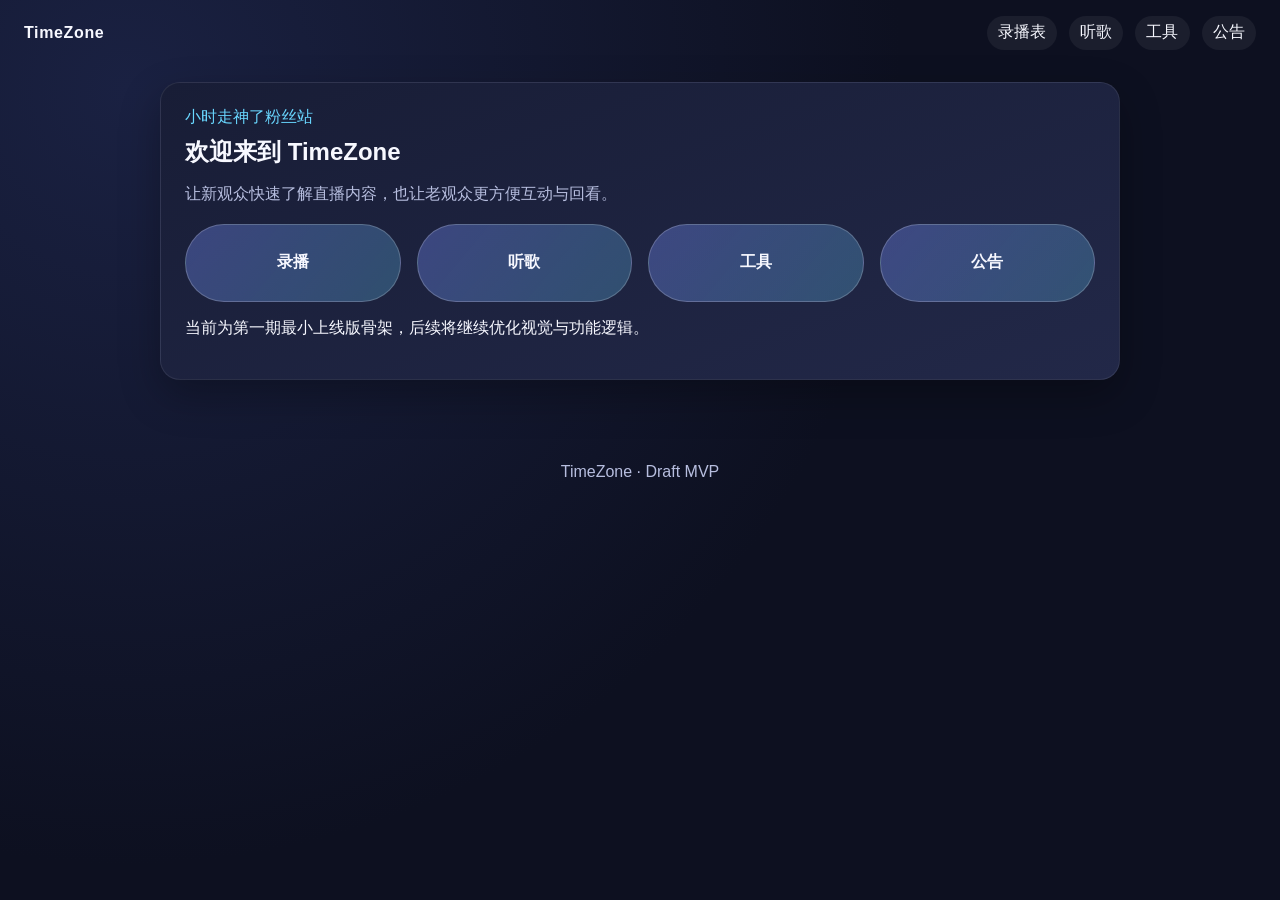
==== web/index.html @ a52357a9 "feat: 初始化第一期最小上线版前端骨架 Made-with: Cursor" ====
﻿<!doctype html>
<html lang="zh-CN">
<head>
  <meta charset="UTF-8" />
  <meta name="viewport" content="width=device-width, initial-scale=1.0" />
  <title>TimeZone | 小时走神了</title>
  <meta name="description" content="小时走神了粉丝站：录播、听歌、工具与公告" />
  <link rel="stylesheet" href="styles/base.css" />
  <link rel="stylesheet" href="styles/themes/default.css" />
</head>
<body data-page="home">
  <header class="topbar">
    <a class="brand" href="index.html">TimeZone</a>
    <nav class="nav">
      <a href="pages/archive.html">录播表</a>
      <a href="pages/music.html">听歌</a>
      <a href="pages/tools.html">工具</a>
      <a href="pages/news.html">公告</a>
    </nav>
  </header>

  <main class="hero">
    <section class="hero-card">
      <p class="eyebrow">小时走神了粉丝站</p>
      <h1>欢迎来到 TimeZone</h1>
      <p class="lead">让新观众快速了解直播内容，也让老观众更方便互动与回看。</p>
      <div class="bubble-grid" aria-label="首页气泡导航">
        <a class="bubble bubble-1" href="pages/archive.html">录播</a>
        <a class="bubble bubble-2" href="pages/music.html">听歌</a>
        <a class="bubble bubble-3" href="pages/tools.html">工具</a>
        <a class="bubble bubble-4" href="pages/news.html">公告</a>
      </div>
      <p class="hint">当前为第一期最小上线版骨架，后续将继续优化视觉与功能逻辑。</p>
    </section>
  </main>

  <footer class="footer">
    <p>TimeZone · Draft MVP</p>
  </footer>

  <script src="scripts/main.js"></script>
</body>
</html>
---- web/styles/base.css ----
﻿:root {
  --bg: #0d1020;
  --panel: #181d36;
  --panel-soft: #222848;
  --text: #f7f8ff;
  --text-muted: #b7bedf;
  --primary: #7a8dff;
  --accent: #69d7ff;
  --ring: rgba(122, 141, 255, 0.45);
}

* {
  box-sizing: border-box;
}

body {
  margin: 0;
  font-family: "Segoe UI", "PingFang SC", "Microsoft YaHei", sans-serif;
  color: var(--text);
  background: radial-gradient(circle at 10% 10%, #1a2142 0%, var(--bg) 55%);
  min-height: 100vh;
}

a {
  color: inherit;
  text-decoration: none;
}

.topbar {
  display: flex;
  justify-content: space-between;
  align-items: center;
  gap: 1rem;
  padding: 1rem 1.5rem;
}

.brand {
  font-weight: 700;
  letter-spacing: 0.04em;
}

.nav {
  display: flex;
  flex-wrap: wrap;
  gap: 0.75rem;
}

.nav a {
  padding: 0.4rem 0.7rem;
  border-radius: 999px;
  background: rgba(255, 255, 255, 0.06);
}

.hero,
.page {
  width: min(960px, 100% - 2rem);
  margin: 1rem auto 3rem;
}

.hero-card,
.page-card {
  background: linear-gradient(160deg, var(--panel) 0%, var(--panel-soft) 100%);
  border: 1px solid rgba(255, 255, 255, 0.08);
  border-radius: 20px;
  padding: 1.5rem;
  box-shadow: 0 16px 40px rgba(0, 0, 0, 0.28);
}

.eyebrow {
  margin: 0;
  color: var(--accent);
}

h1,
h2 {
  margin-top: 0.5rem;
  margin-bottom: 0.75rem;
}

.lead,
.muted {
  color: var(--text-muted);
}

.bubble-grid {
  margin-top: 1.2rem;
  display: grid;
  grid-template-columns: repeat(auto-fit, minmax(130px, 1fr));
  gap: 1rem;
}

.bubble {
  display: inline-flex;
  justify-content: center;
  align-items: center;
  min-height: 78px;
  border-radius: 999px;
  background: linear-gradient(130deg, rgba(122, 141, 255, 0.35), rgba(105, 215, 255, 0.25));
  border: 1px solid rgba(255, 255, 255, 0.2);
  font-weight: 700;
}

.bubble:focus-visible,
.nav a:focus-visible,
.back-link:focus-visible {
  outline: 2px solid var(--ring);
  outline-offset: 2px;
}

.page-list {
  margin: 1rem 0 0;
  padding-left: 1.2rem;
}

.page-list li {
  margin-bottom: 0.5rem;
}

.back-link {
  display: inline-block;
  margin-top: 1.2rem;
  color: var(--accent);
}

.footer {
  text-align: center;
  color: var(--text-muted);
  padding: 1.2rem;
}
---- web/styles/themes/default.css ----
﻿/*
  默认主题：后续可复制本文件制作 festival-*.css
  并在页面中替换 link href 即可快速换皮。
*/
:root {
  --bg: #0d1020;
  --panel: #181d36;
  --panel-soft: #222848;
  --text: #f7f8ff;
  --text-muted: #b7bedf;
  --primary: #7a8dff;
  --accent: #69d7ff;
  --ring: rgba(122, 141, 255, 0.45);
}
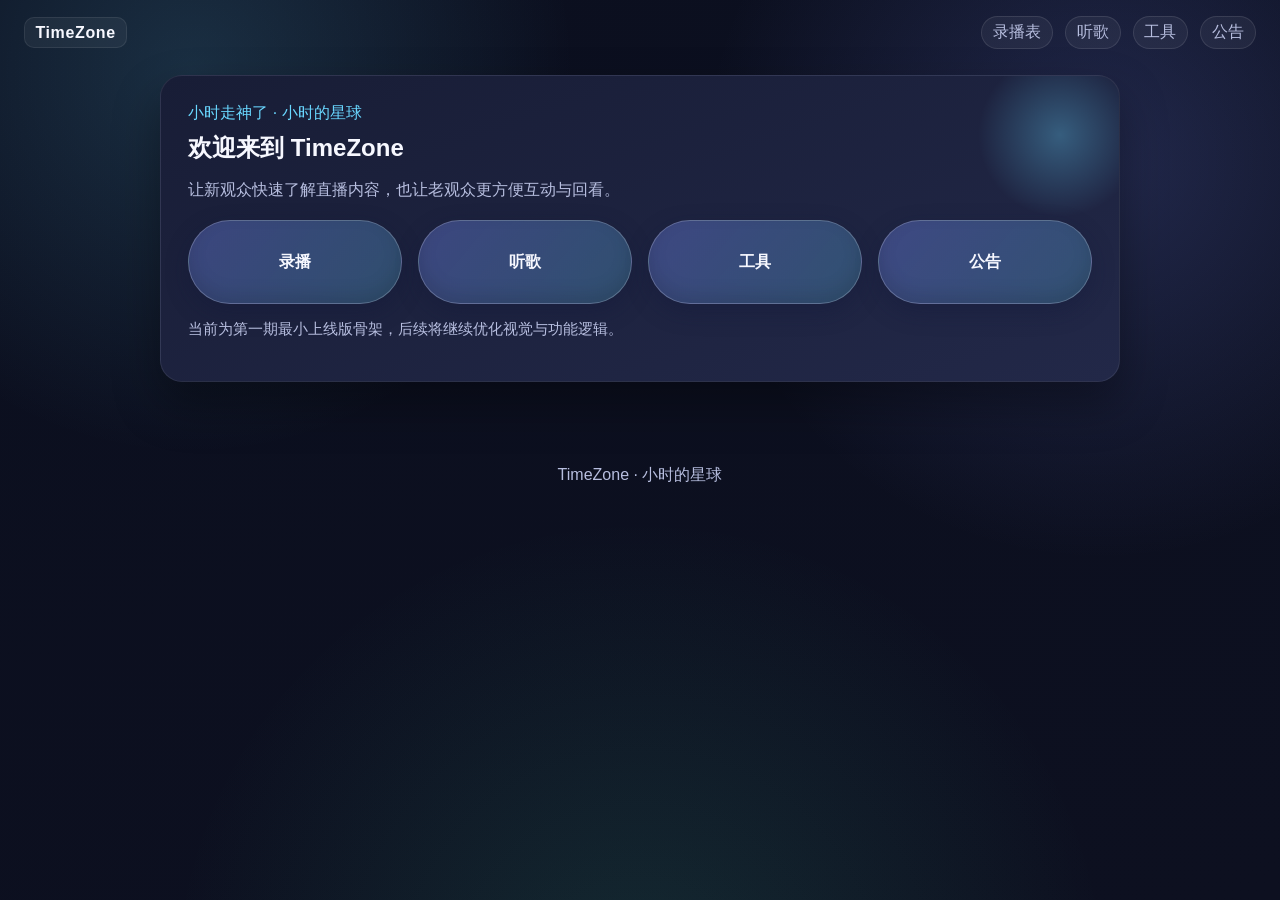
==== commit 4fd29e5f: "feat: 落地小时的星球命名并优化首页首轮UI Made-with: Cursor" ====
--- a/web/index.html
+++ b/web/index.html
@@ -1,10 +1,10 @@
-﻿<!doctype html>
+<!doctype html>
 <html lang="zh-CN">
 <head>
   <meta charset="UTF-8" />
   <meta name="viewport" content="width=device-width, initial-scale=1.0" />
-  <title>TimeZone | 小时走神了</title>
-  <meta name="description" content="小时走神了粉丝站：录播、听歌、工具与公告" />
+  <title>TimeZone | 小时的星球</title>
+  <meta name="description" content="小时走神了（小时）的粉丝站：录播、听歌、工具与公告" />
   <link rel="stylesheet" href="styles/base.css" />
   <link rel="stylesheet" href="styles/themes/default.css" />
 </head>
@@ -21,7 +21,7 @@
 
   <main class="hero">
     <section class="hero-card">
-      <p class="eyebrow">小时走神了粉丝站</p>
+      <p class="eyebrow">小时走神了 · 小时的星球</p>
       <h1>欢迎来到 TimeZone</h1>
       <p class="lead">让新观众快速了解直播内容，也让老观众更方便互动与回看。</p>
       <div class="bubble-grid" aria-label="首页气泡导航">
@@ -35,7 +35,7 @@
   </main>
 
   <footer class="footer">
-    <p>TimeZone · Draft MVP</p>
+    <p>TimeZone · 小时的星球</p>
   </footer>
 
   <script src="scripts/main.js"></script>
--- a/web/styles/base.css
+++ b/web/styles/base.css
@@ -1,4 +1,4 @@
-﻿:root {
+:root {
   --bg: #0d1020;
   --panel: #181d36;
   --panel-soft: #222848;
@@ -17,7 +17,11 @@
   margin: 0;
   font-family: "Segoe UI", "PingFang SC", "Microsoft YaHei", sans-serif;
   color: var(--text);
-  background: radial-gradient(circle at 10% 10%, #1a2142 0%, var(--bg) 55%);
+  background:
+    radial-gradient(circle at 15% 8%, rgba(105, 215, 255, 0.16) 0%, rgba(105, 215, 255, 0) 28%),
+    radial-gradient(circle at 86% 18%, rgba(122, 141, 255, 0.2) 0%, rgba(122, 141, 255, 0) 30%),
+    radial-gradient(circle at 50% 110%, rgba(76, 231, 180, 0.12) 0%, rgba(76, 231, 180, 0) 40%),
+    linear-gradient(160deg, #0b0f1f 0%, var(--bg) 100%);
   min-height: 100vh;
 }
 
@@ -31,12 +35,16 @@
   justify-content: space-between;
   align-items: center;
   gap: 1rem;
-  padding: 1rem 1.5rem;
+  padding: 1rem 1.5rem 0.6rem;
 }
 
 .brand {
   font-weight: 700;
   letter-spacing: 0.04em;
+  padding: 0.35rem 0.65rem;
+  border-radius: 10px;
+  background: rgba(255, 255, 255, 0.05);
+  border: 1px solid rgba(255, 255, 255, 0.08);
 }
 
 .nav {
@@ -46,9 +54,17 @@
 }
 
 .nav a {
-  padding: 0.4rem 0.7rem;
+  padding: 0.32rem 0.68rem;
   border-radius: 999px;
-  background: rgba(255, 255, 255, 0.06);
+  color: var(--text-muted);
+  background: rgba(255, 255, 255, 0.05);
+  border: 1px solid rgba(255, 255, 255, 0.1);
+  transition: all 0.2s ease;
+}
+
+.nav a:hover {
+  color: var(--text);
+  background: rgba(255, 255, 255, 0.12);
 }
 
 .hero,
@@ -61,9 +77,23 @@
 .page-card {
   background: linear-gradient(160deg, var(--panel) 0%, var(--panel-soft) 100%);
   border: 1px solid rgba(255, 255, 255, 0.08);
-  border-radius: 20px;
-  padding: 1.5rem;
-  box-shadow: 0 16px 40px rgba(0, 0, 0, 0.28);
+  border-radius: 22px;
+  padding: 1.7rem;
+  box-shadow: 0 22px 46px rgba(0, 0, 0, 0.34);
+  position: relative;
+  overflow: hidden;
+}
+
+.hero-card::before {
+  content: "";
+  position: absolute;
+  right: -26px;
+  top: -26px;
+  width: 170px;
+  height: 170px;
+  border-radius: 50%;
+  background: radial-gradient(circle, rgba(105, 215, 255, 0.32) 0%, rgba(105, 215, 255, 0) 68%);
+  pointer-events: none;
 }
 
 .eyebrow {
@@ -93,11 +123,19 @@
   display: inline-flex;
   justify-content: center;
   align-items: center;
-  min-height: 78px;
+  min-height: 84px;
   border-radius: 999px;
   background: linear-gradient(130deg, rgba(122, 141, 255, 0.35), rgba(105, 215, 255, 0.25));
   border: 1px solid rgba(255, 255, 255, 0.2);
   font-weight: 700;
+  box-shadow: inset 0 -8px 18px rgba(0, 0, 0, 0.12), 0 8px 22px rgba(16, 24, 56, 0.35);
+  transition: transform 0.2s ease, box-shadow 0.2s ease, border-color 0.2s ease;
+}
+
+.bubble:hover {
+  transform: translateY(-3px);
+  border-color: rgba(255, 255, 255, 0.4);
+  box-shadow: inset 0 -8px 18px rgba(0, 0, 0, 0.08), 0 14px 30px rgba(20, 38, 90, 0.42);
 }
 
 .bubble:focus-visible,
@@ -122,8 +160,34 @@
   color: var(--accent);
 }
 
+.hint {
+  margin-top: 1rem;
+  color: var(--text-muted);
+  font-size: 0.93rem;
+}
+
 .footer {
   text-align: center;
   color: var(--text-muted);
   padding: 1.2rem;
 }
+
+@media (max-width: 680px) {
+  .topbar {
+    align-items: flex-start;
+    flex-direction: column;
+  }
+
+  .nav {
+    gap: 0.5rem;
+  }
+
+  .hero-card,
+  .page-card {
+    padding: 1.1rem;
+  }
+
+  .bubble {
+    min-height: 72px;
+  }
+}
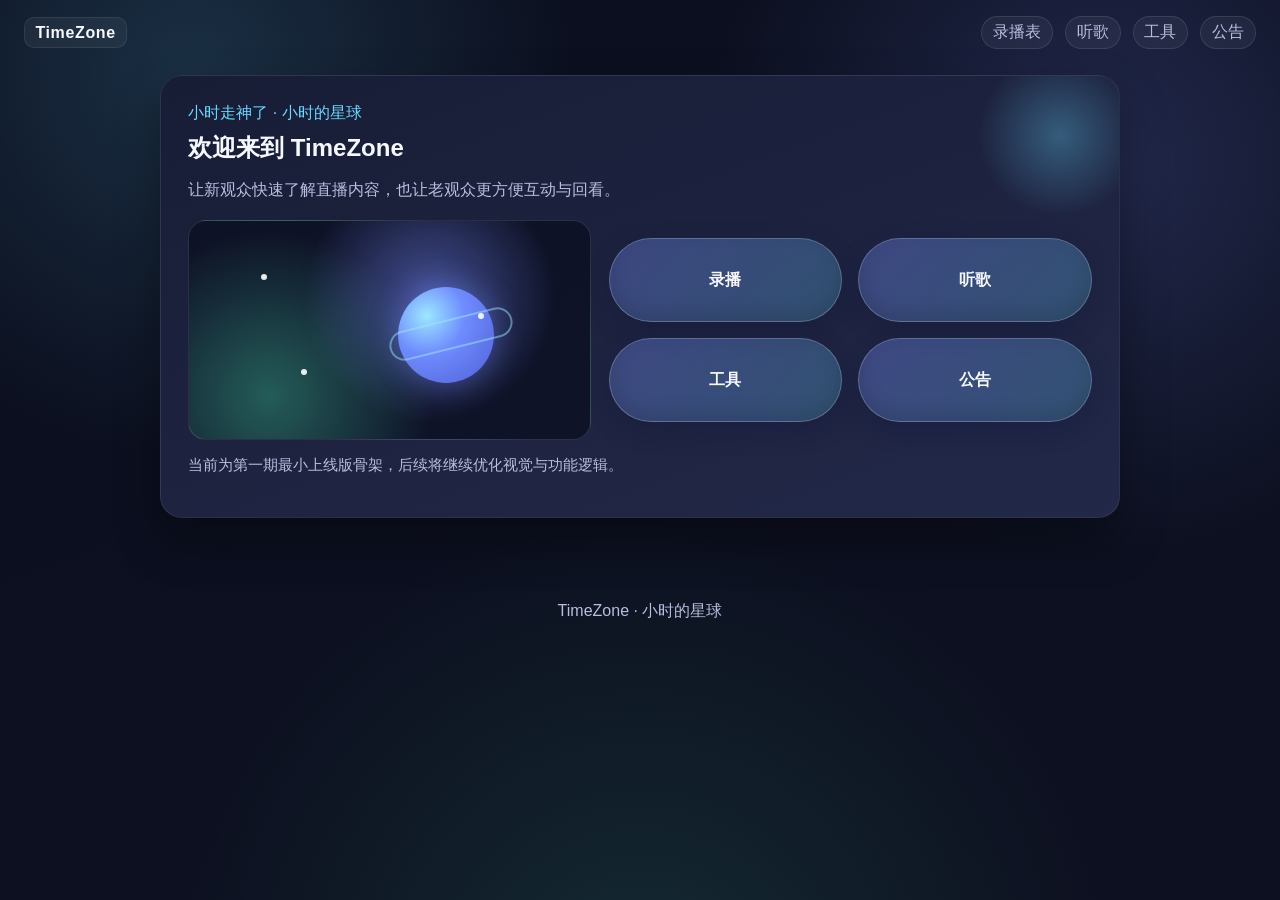
==== commit 154967f0: "feat: 完成首页第二轮UI与工具页真实外链 Made-with: Cursor" ====
--- a/web/index.html
+++ b/web/index.html
@@ -24,11 +24,20 @@
       <p class="eyebrow">小时走神了 · 小时的星球</p>
       <h1>欢迎来到 TimeZone</h1>
       <p class="lead">让新观众快速了解直播内容，也让老观众更方便互动与回看。</p>
-      <div class="bubble-grid" aria-label="首页气泡导航">
-        <a class="bubble bubble-1" href="pages/archive.html">录播</a>
-        <a class="bubble bubble-2" href="pages/music.html">听歌</a>
-        <a class="bubble bubble-3" href="pages/tools.html">工具</a>
-        <a class="bubble bubble-4" href="pages/news.html">公告</a>
+      <div class="hero-layout">
+        <div class="hero-visual" aria-hidden="true">
+          <div class="planet-core"></div>
+          <div class="planet-ring"></div>
+          <span class="star star-1"></span>
+          <span class="star star-2"></span>
+          <span class="star star-3"></span>
+        </div>
+        <div class="bubble-grid" aria-label="首页气泡导航">
+          <a class="bubble bubble-1" href="pages/archive.html">录播</a>
+          <a class="bubble bubble-2" href="pages/music.html">听歌</a>
+          <a class="bubble bubble-3" href="pages/tools.html">工具</a>
+          <a class="bubble bubble-4" href="pages/news.html">公告</a>
+        </div>
       </div>
       <p class="hint">当前为第一期最小上线版骨架，后续将继续优化视觉与功能逻辑。</p>
     </section>
--- a/web/styles/base.css
+++ b/web/styles/base.css
@@ -112,10 +112,79 @@
   color: var(--text-muted);
 }
 
-.bubble-grid {
+.hero-layout {
   margin-top: 1.2rem;
   display: grid;
-  grid-template-columns: repeat(auto-fit, minmax(130px, 1fr));
+  grid-template-columns: 1fr 1.2fr;
+  gap: 1.1rem;
+  align-items: center;
+}
+
+.hero-visual {
+  min-height: 220px;
+  border-radius: 18px;
+  border: 1px solid rgba(255, 255, 255, 0.12);
+  background:
+    radial-gradient(circle at 60% 35%, rgba(122, 141, 255, 0.5) 0%, rgba(122, 141, 255, 0) 45%),
+    radial-gradient(circle at 20% 80%, rgba(76, 231, 180, 0.35) 0%, rgba(76, 231, 180, 0) 45%),
+    rgba(12, 16, 34, 0.8);
+  position: relative;
+  overflow: hidden;
+}
+
+.planet-core {
+  position: absolute;
+  width: 96px;
+  height: 96px;
+  border-radius: 50%;
+  right: 24%;
+  top: 30%;
+  background: radial-gradient(circle at 30% 30%, #9ce7ff 0%, #6f8cff 40%, #4f5fd6 100%);
+  box-shadow: 0 0 30px rgba(111, 140, 255, 0.45);
+  animation: float-planet 4.8s ease-in-out infinite;
+}
+
+.planet-ring {
+  position: absolute;
+  width: 126px;
+  height: 30px;
+  border-radius: 999px;
+  border: 2px solid rgba(159, 231, 255, 0.6);
+  right: 19%;
+  top: 45%;
+  transform: rotate(-14deg);
+  opacity: 0.8;
+}
+
+.star {
+  position: absolute;
+  width: 6px;
+  height: 6px;
+  border-radius: 50%;
+  background: rgba(255, 255, 255, 0.9);
+}
+
+.star-1 {
+  top: 24%;
+  left: 18%;
+  animation: twinkle 2.4s ease-in-out infinite;
+}
+
+.star-2 {
+  top: 68%;
+  left: 28%;
+  animation: twinkle 2.8s ease-in-out infinite;
+}
+
+.star-3 {
+  top: 42%;
+  left: 72%;
+  animation: twinkle 2.1s ease-in-out infinite;
+}
+
+.bubble-grid {
+  display: grid;
+  grid-template-columns: repeat(2, minmax(120px, 1fr));
   gap: 1rem;
 }
 
@@ -172,6 +241,28 @@
   padding: 1.2rem;
 }
 
+@keyframes twinkle {
+  0%,
+  100% {
+    opacity: 0.35;
+    transform: scale(0.9);
+  }
+  50% {
+    opacity: 1;
+    transform: scale(1.2);
+  }
+}
+
+@keyframes float-planet {
+  0%,
+  100% {
+    transform: translateY(0);
+  }
+  50% {
+    transform: translateY(-6px);
+  }
+}
+
 @media (max-width: 680px) {
   .topbar {
     align-items: flex-start;
@@ -187,6 +278,18 @@
     padding: 1.1rem;
   }
 
+  .hero-layout {
+    grid-template-columns: 1fr;
+  }
+
+  .hero-visual {
+    min-height: 170px;
+  }
+
+  .bubble-grid {
+    grid-template-columns: repeat(2, minmax(110px, 1fr));
+  }
+
   .bubble {
     min-height: 72px;
   }
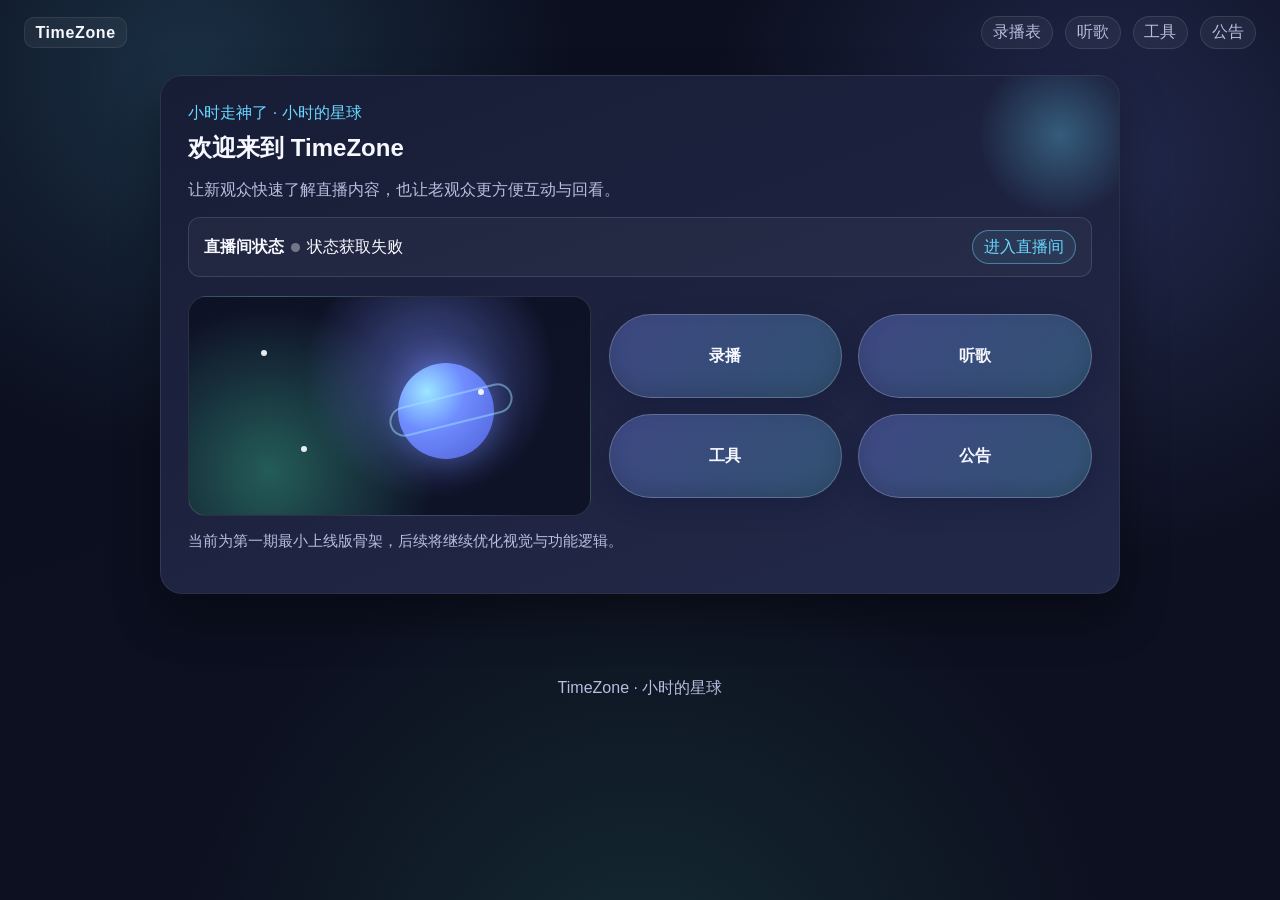
==== commit 8be0a2f1: "feat(home): add live status card and responsive improvements Made-with: Cursor" ====
--- a/web/index.html
+++ b/web/index.html
@@ -24,6 +24,14 @@
       <p class="eyebrow">小时走神了 · 小时的星球</p>
       <h1>欢迎来到 TimeZone</h1>
       <p class="lead">让新观众快速了解直播内容，也让老观众更方便互动与回看。</p>
+      <section class="live-status-card" id="live-status-card" aria-live="polite">
+        <div class="live-status-meta">
+          <strong>直播间状态</strong>
+          <span class="live-status-dot" id="live-status-dot"></span>
+          <span class="live-status-text" id="live-status-text">正在查询...</span>
+        </div>
+        <a class="live-status-link" id="live-status-link" href="https://space.bilibili.com/3493089362577527" target="_blank" rel="noopener noreferrer">进入直播间</a>
+      </section>
       <div class="hero-layout">
         <div class="hero-visual" aria-hidden="true">
           <div class="planet-core"></div>
--- a/web/styles/base.css
+++ b/web/styles/base.css
@@ -112,6 +112,54 @@
   color: var(--text-muted);
 }
 
+.live-status-card {
+  margin-top: 0.9rem;
+  display: flex;
+  align-items: center;
+  justify-content: space-between;
+  gap: 0.8rem;
+  padding: 0.75rem 0.9rem;
+  border-radius: 12px;
+  border: 1px solid rgba(255, 255, 255, 0.12);
+  background: rgba(255, 255, 255, 0.04);
+}
+
+.live-status-meta {
+  display: flex;
+  align-items: center;
+  gap: 0.45rem;
+  flex-wrap: wrap;
+}
+
+.live-status-dot {
+  width: 9px;
+  height: 9px;
+  border-radius: 50%;
+  background: rgba(255, 255, 255, 0.4);
+  box-shadow: 0 0 0 rgba(255, 255, 255, 0);
+}
+
+.live-status-dot.online {
+  background: #49f2a5;
+  box-shadow: 0 0 10px rgba(73, 242, 165, 0.5);
+}
+
+.live-status-dot.offline {
+  background: rgba(255, 255, 255, 0.36);
+}
+
+.live-status-link {
+  display: inline-flex;
+  align-items: center;
+  justify-content: center;
+  min-height: 34px;
+  padding: 0.35rem 0.7rem;
+  border-radius: 999px;
+  border: 1px solid rgba(105, 215, 255, 0.45);
+  color: var(--accent);
+  background: rgba(105, 215, 255, 0.08);
+}
+
 .hero-layout {
   margin-top: 1.2rem;
   display: grid;
@@ -223,6 +271,116 @@
   margin-bottom: 0.5rem;
 }
 
+.calendar-toolbar {
+  margin-top: 1rem;
+  display: flex;
+  align-items: center;
+  justify-content: space-between;
+  flex-wrap: wrap;
+  gap: 0.8rem;
+}
+
+.calendar-toolbar-left,
+.calendar-toolbar-right {
+  display: flex;
+  align-items: center;
+  gap: 0.6rem;
+}
+
+.hidden {
+  display: none !important;
+}
+
+.calendar-btn {
+  border: 1px solid rgba(255, 255, 255, 0.16);
+  background: rgba(255, 255, 255, 0.08);
+  color: var(--text);
+  border-radius: 10px;
+  padding: 0.4rem 0.7rem;
+  cursor: pointer;
+}
+
+.calendar-btn:disabled {
+  opacity: 0.45;
+  cursor: not-allowed;
+}
+
+.calendar-weekdays {
+  margin-top: 1rem;
+  display: grid;
+  grid-template-columns: repeat(7, 1fr);
+  gap: 0.5rem;
+  color: var(--text-muted);
+  font-size: 0.88rem;
+}
+
+.calendar-weekdays span {
+  text-align: center;
+}
+
+.vod-calendar {
+  margin-top: 0.5rem;
+  display: grid;
+  grid-template-columns: repeat(7, 1fr);
+  gap: 0.5rem;
+}
+
+.cal-cell {
+  min-height: 118px;
+  border-radius: 12px;
+  border: 1px solid rgba(255, 255, 255, 0.08);
+  background: rgba(255, 255, 255, 0.04);
+  padding: 0.45rem;
+}
+
+.cal-empty {
+  background: transparent;
+  border-style: dashed;
+  opacity: 0.3;
+}
+
+.cal-day {
+  font-size: 0.85rem;
+  color: var(--text-muted);
+  margin-bottom: 0.35rem;
+}
+
+.cal-cell.editable {
+  cursor: pointer;
+}
+
+.cal-cell.editable:hover {
+  border-color: rgba(105, 215, 255, 0.38);
+}
+
+.cal-items {
+  display: grid;
+  gap: 0.3rem;
+}
+
+.vod-item {
+  display: block;
+  font-size: 0.82rem;
+  line-height: 1.3;
+  padding: 0.25rem 0.35rem;
+  border-radius: 8px;
+  background: rgba(122, 141, 255, 0.22);
+  border: 1px solid rgba(122, 141, 255, 0.45);
+}
+
+.vod-item:hover {
+  background: rgba(122, 141, 255, 0.35);
+}
+
+.vod-item.editable {
+  outline: 1px dashed rgba(105, 215, 255, 0.4);
+}
+
+.cal-none {
+  font-size: 0.78rem;
+  color: rgba(255, 255, 255, 0.36);
+}
+
 .back-link {
   display: inline-block;
   margin-top: 1.2rem;
@@ -233,6 +391,10 @@
   margin-top: 1rem;
   color: var(--text-muted);
   font-size: 0.93rem;
+}
+
+.error-text {
+  color: #ffb3b3;
 }
 
 .footer {
@@ -282,6 +444,15 @@
     grid-template-columns: 1fr;
   }
 
+  .live-status-card {
+    flex-direction: column;
+    align-items: stretch;
+  }
+
+  .live-status-link {
+    width: 100%;
+  }
+
   .hero-visual {
     min-height: 170px;
   }
@@ -293,4 +464,26 @@
   .bubble {
     min-height: 72px;
   }
-}
+
+  .calendar-weekdays,
+  .vod-calendar {
+    grid-template-columns: repeat(2, 1fr);
+  }
+
+  .calendar-toolbar-left,
+  .calendar-toolbar-right {
+    width: 100%;
+    flex-wrap: wrap;
+  }
+
+  .calendar-toolbar-left .calendar-btn,
+  .calendar-toolbar-right .calendar-btn {
+    flex: 1 1 auto;
+    min-height: 36px;
+  }
+
+  .calendar-toolbar-left #calendar-title {
+    order: -1;
+    width: 100%;
+  }
+}
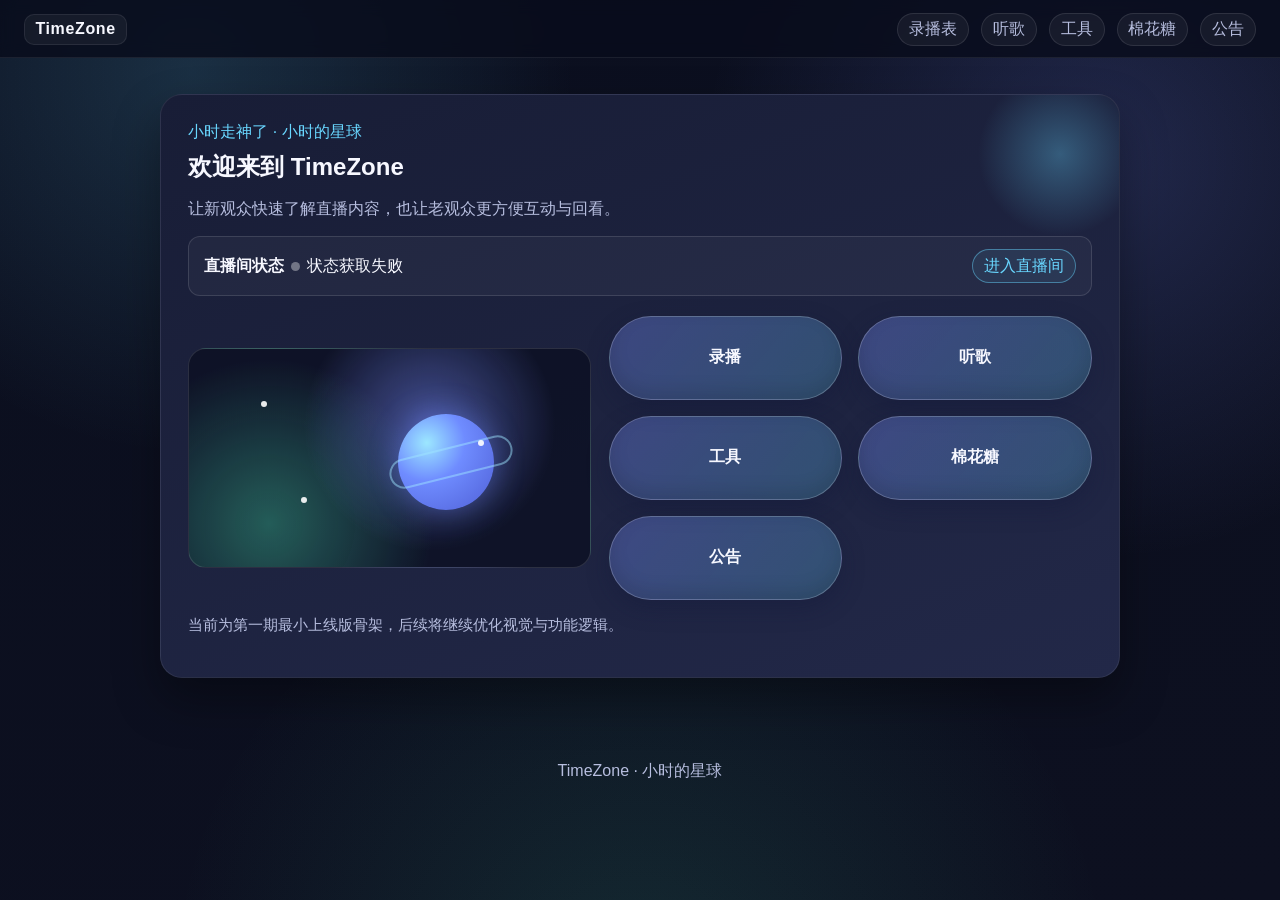
==== commit 38f00e1f: "feat(mallow): add anonymous mailbox with admin view Made-with: Cursor" ====
--- a/web/index.html
+++ b/web/index.html
@@ -15,6 +15,7 @@
       <a href="pages/archive.html">录播表</a>
       <a href="pages/music.html">听歌</a>
       <a href="pages/tools.html">工具</a>
+      <a href="pages/mallow.html">棉花糖</a>
       <a href="pages/news.html">公告</a>
     </nav>
   </header>
@@ -44,6 +45,7 @@
           <a class="bubble bubble-1" href="pages/archive.html">录播</a>
           <a class="bubble bubble-2" href="pages/music.html">听歌</a>
           <a class="bubble bubble-3" href="pages/tools.html">工具</a>
+          <a class="bubble bubble-4" href="pages/mallow.html">棉花糖</a>
           <a class="bubble bubble-4" href="pages/news.html">公告</a>
         </div>
       </div>
--- a/web/styles/base.css
+++ b/web/styles/base.css
@@ -23,6 +23,7 @@
     radial-gradient(circle at 50% 110%, rgba(76, 231, 180, 0.12) 0%, rgba(76, 231, 180, 0) 40%),
     linear-gradient(160deg, #0b0f1f 0%, var(--bg) 100%);
   min-height: 100vh;
+  padding-top: 78px;
 }
 
 a {
@@ -31,11 +32,19 @@
 }
 
 .topbar {
+  position: fixed;
+  top: 0;
+  left: 0;
+  right: 0;
+  z-index: 30;
   display: flex;
   justify-content: space-between;
   align-items: center;
   gap: 1rem;
-  padding: 1rem 1.5rem 0.6rem;
+  padding: 0.8rem 1.5rem 0.7rem;
+  background: rgba(9, 13, 28, 0.84);
+  backdrop-filter: blur(8px);
+  border-bottom: 1px solid rgba(255, 255, 255, 0.08);
 }
 
 .brand {
@@ -65,6 +74,12 @@
 .nav a:hover {
   color: var(--text);
   background: rgba(255, 255, 255, 0.12);
+}
+
+.nav a.active {
+  color: var(--text);
+  border-color: rgba(105, 215, 255, 0.45);
+  background: rgba(105, 215, 255, 0.12);
 }
 
 .hero,
@@ -271,6 +286,76 @@
   margin-bottom: 0.5rem;
 }
 
+.news-list {
+  margin-top: 1rem;
+  display: grid;
+  gap: 0.7rem;
+}
+
+.news-item {
+  border: 1px solid rgba(255, 255, 255, 0.1);
+  border-radius: 12px;
+  padding: 0.7rem 0.8rem;
+  background: rgba(255, 255, 255, 0.04);
+}
+
+.news-item-title {
+  font-weight: 700;
+}
+
+.news-item-meta {
+  margin-top: 0.2rem;
+  font-size: 0.85rem;
+  color: var(--text-muted);
+}
+
+.news-item-content {
+  margin-top: 0.35rem;
+  color: var(--text-muted);
+  line-height: 1.45;
+  white-space: pre-wrap;
+}
+
+.news-admin {
+  margin-top: 1rem;
+  padding: 0.9rem;
+  border-radius: 12px;
+  border: 1px solid rgba(255, 255, 255, 0.14);
+  background: rgba(255, 255, 255, 0.05);
+}
+
+.news-label {
+  display: block;
+  margin-top: 0.55rem;
+  margin-bottom: 0.25rem;
+  color: var(--text-muted);
+}
+
+.news-input,
+.news-textarea {
+  width: 100%;
+  border-radius: 10px;
+  border: 1px solid rgba(255, 255, 255, 0.18);
+  background: rgba(10, 14, 30, 0.7);
+  color: var(--text);
+  padding: 0.5rem 0.6rem;
+}
+
+.news-actions {
+  display: flex;
+  flex-wrap: wrap;
+  gap: 0.5rem;
+  margin-top: 0.8rem;
+}
+
+.mallow-form {
+  margin-top: 1rem;
+}
+
+.mallow-admin {
+  margin-top: 1rem;
+}
+
 .calendar-toolbar {
   margin-top: 1rem;
   display: flex;
@@ -426,9 +511,14 @@
 }
 
 @media (max-width: 680px) {
+  body {
+    padding-top: 114px;
+  }
+
   .topbar {
     align-items: flex-start;
     flex-direction: column;
+    padding: 0.7rem 1rem 0.65rem;
   }
 
   .nav {
@@ -486,4 +576,8 @@
     order: -1;
     width: 100%;
   }
-}
+
+  .news-actions .calendar-btn {
+    flex: 1 1 100%;
+  }
+}
